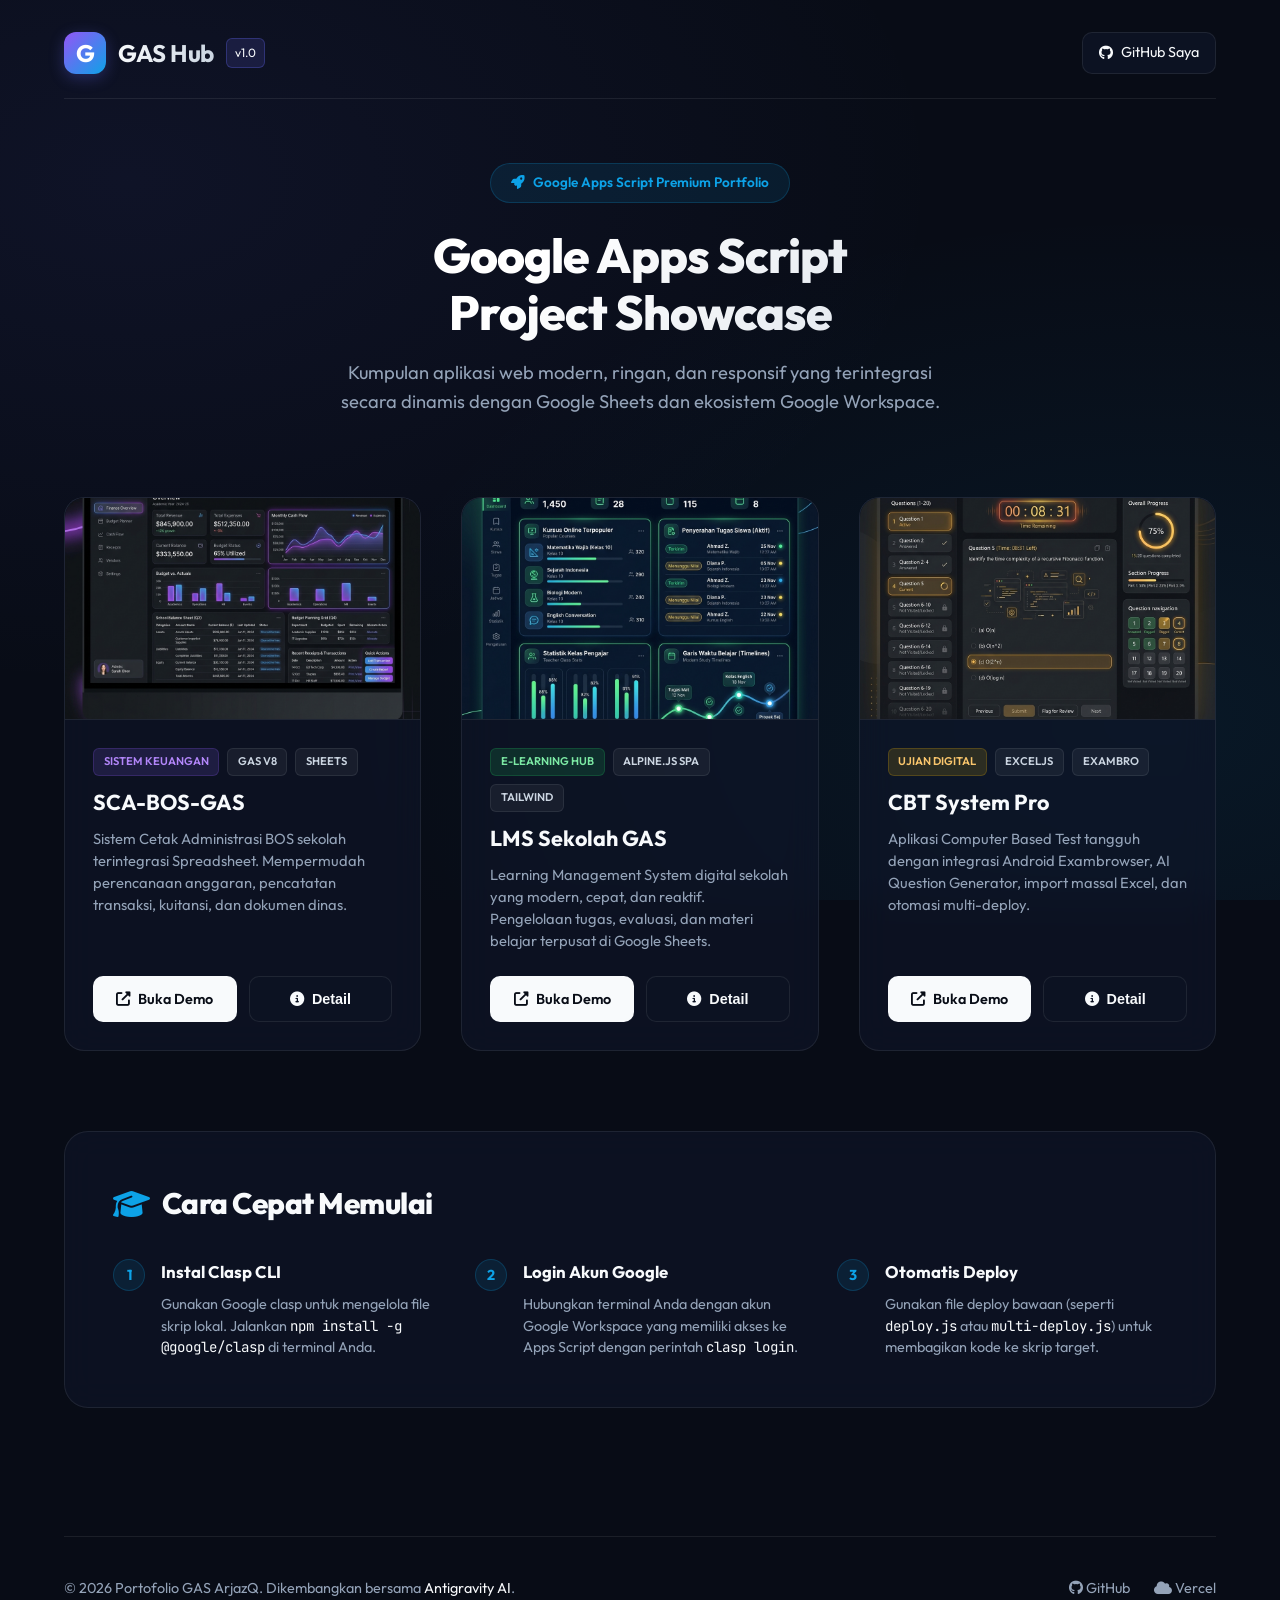
==== index.html @ 912b8635 "feat: tambahkan demo kontainer iframe layar penuh untuk vercel" ====
<!DOCTYPE html>
<html lang="id">
<head>
  <meta charset="UTF-8">
  <meta name="viewport" content="width=device-width, initial-scale=1.0">
  <title>GAS Project Hub - Portofolio Google Apps Script</title>
  
  <!-- SEO Meta Tags -->
  <meta name="description" content="Portal portofolio pengembang yang menampilkan kumpulan aplikasi web premium berbasis Google Apps Script terintegrasi Google Workspace karya ArjazQ.">
  <meta name="keywords" content="Google Apps Script, GAS, Portal, Portofolio, SCA BOS, LMS Sekolah, CBT System, Google Sheets, Vercel, ArjazQ">
  <meta name="author" content="ArjazQ & Antigravity">
  
  <!-- Google Fonts -->
  <link rel="preconnect" href="https://fonts.googleapis.com">
  <link rel="preconnect" href="https://fonts.gstatic.com" crossorigin>
  <link href="https://fonts.googleapis.com/css2?family=Inter:wght@400;500;600;700&family=Outfit:wght@400;500;600;700;800&family=JetBrains+Mono:wght@400;500;600&display=swap" rel="stylesheet">
  
  <!-- FontAwesome Icons -->
  <link rel="stylesheet" href="https://cdnjs.cloudflare.com/ajax/libs/font-awesome/6.4.0/css/all.min.css">
  
  <!-- Custom Styles -->
  <link rel="stylesheet" href="styles.css">
</head>
<body>

  <div class="container">
    
    <!-- HEADER -->
    <header id="main-header">
      <div class="logo-section">
        <div class="logo-icon">G</div>
        <h2 class="logo-text">GAS Hub</h2>
        <span class="logo-tag">v1.0</span>
      </div>
      <a href="https://github.com/arjazq" target="_blank" rel="noopener noreferrer" class="github-link" id="header-github-btn">
        <i class="fab fa-github"></i>
        <span>GitHub Saya</span>
      </a>
    </header>

    <!-- HERO SECTION -->
    <section class="hero" id="hero-section">
      <div class="hero-badge">
        <i class="fas fa-rocket"></i>
        <span>Google Apps Script Premium Portfolio</span>
      </div>
      <h1>Google Apps Script<br>Project Showcase</h1>
      <p>Kumpulan aplikasi web modern, ringan, dan responsif yang terintegrasi secara dinamis dengan Google Sheets dan ekosistem Google Workspace.</p>
    </section>

    <!-- PROJECTS SHOWCASE GRID -->
    <main class="projects-grid" id="projects-showcase">
      
      <!-- 1. SCA-BOS-GAS -->
      <article class="project-card" data-color="purple" id="card-sca-bos">
        <div class="project-img-wrapper">
          <img src="images/sca-bos-preview.png" alt="SCA-BOS-GAS Dashboard Preview" class="project-img" loading="lazy">
        </div>
        <div class="project-body">
          <div class="project-meta">
            <span class="badge badge-purple">Sistem Keuangan</span>
            <span class="badge badge-tech">GAS V8</span>
            <span class="badge badge-tech">Sheets</span>
          </div>
          <h3 class="project-title">SCA-BOS-GAS</h3>
          <p class="project-desc">Sistem Cetak Administrasi BOS sekolah terintegrasi Spreadsheet. Mempermudah perencanaan anggaran, pencatatan transaksi, kuitansi, dan dokumen dinas.</p>
          <div class="project-footer">
            <a href="sca-bos/" target="_blank" class="btn btn-primary" style="flex: 1;" id="btn-open-sca-bos">
              <i class="fas fa-external-link-alt"></i>
              <span>Buka Demo</span>
            </a>
            <button class="btn btn-secondary btn-detail" data-project="sca-bos" style="flex: 1;" id="btn-detail-sca-bos">
              <i class="fas fa-info-circle"></i>
              <span>Detail</span>
            </button>
          </div>
        </div>
      </article>

      <!-- 2. LMS Sekolah GAS -->
      <article class="project-card" data-color="green" id="card-lms-sekolah">
        <div class="project-img-wrapper">
          <img src="images/lms-sekolah-preview.png" alt="LMS Sekolah GAS Dashboard Preview" class="project-img" loading="lazy">
        </div>
        <div class="project-body">
          <div class="project-meta">
            <span class="badge badge-green">E-Learning Hub</span>
            <span class="badge badge-tech">Alpine.js SPA</span>
            <span class="badge badge-tech">Tailwind</span>
          </div>
          <h3 class="project-title">LMS Sekolah GAS</h3>
          <p class="project-desc">Learning Management System digital sekolah yang modern, cepat, dan reaktif. Pengelolaan tugas, evaluasi, dan materi belajar terpusat di Google Sheets.</p>
          <div class="project-footer">
            <a href="lms-sekolah/" target="_blank" class="btn btn-primary" style="flex: 1;" id="btn-open-lms-sekolah">
              <i class="fas fa-external-link-alt"></i>
              <span>Buka Demo</span>
            </a>
            <button class="btn btn-secondary btn-detail" data-project="lms-sekolah" style="flex: 1;" id="btn-detail-lms-sekolah">
              <i class="fas fa-info-circle"></i>
              <span>Detail</span>
            </button>
          </div>
        </div>
      </article>

      <!-- 3. CBT System Pro (cbt-arjazq) -->
      <article class="project-card" data-color="gold" id="card-cbt-arjazq">
        <div class="project-img-wrapper">
          <img src="images/cbt-arjazq-preview.png" alt="CBT System Pro Dashboard Preview" class="project-img" loading="lazy">
        </div>
        <div class="project-body">
          <div class="project-meta">
            <span class="badge badge-gold">Ujian Digital</span>
            <span class="badge badge-tech">ExcelJS</span>
            <span class="badge badge-tech">Exambro</span>
          </div>
          <h3 class="project-title">CBT System Pro</h3>
          <p class="project-desc">Aplikasi Computer Based Test tangguh dengan integrasi Android Exambrowser, AI Question Generator, import massal Excel, dan otomasi multi-deploy.</p>
          <div class="project-footer">
            <a href="cbt-system/" target="_blank" class="btn btn-primary" style="flex: 1;" id="btn-open-cbt-arjazq">
              <i class="fas fa-external-link-alt"></i>
              <span>Buka Demo</span>
            </a>
            <button class="btn btn-secondary btn-detail" data-project="cbt-arjazq" style="flex: 1;" id="btn-detail-cbt-arjazq">
              <i class="fas fa-info-circle"></i>
              <span>Detail</span>
            </button>
          </div>
        </div>
      </article>

    </main>

    <!-- GETTING STARTED GUIDE -->
    <section class="getting-started" id="getting-started-section">
      <h2><i class="fas fa-graduation-cap"></i> Cara Cepat Memulai</h2>
      <div class="steps-container">
        
        <div class="step-card" id="step-clasp">
          <div class="step-num">1</div>
          <div>
            <h3 class="step-title">Instal Clasp CLI</h3>
            <p class="step-desc">Gunakan Google clasp untuk mengelola file skrip lokal. Jalankan <code>npm install -g @google/clasp</code> di terminal Anda.</p>
          </div>
        </div>
        
        <div class="step-card" id="step-login">
          <div class="step-num">2</div>
          <div>
            <h3 class="step-title">Login Akun Google</h3>
            <p class="step-desc">Hubungkan terminal Anda dengan akun Google Workspace yang memiliki akses ke Apps Script dengan perintah <code>clasp login</code>.</p>
          </div>
        </div>
        
        <div class="step-card" id="step-deploy">
          <div class="step-num">3</div>
          <div>
            <h3 class="step-title">Otomatis Deploy</h3>
            <p class="step-desc">Gunakan file deploy bawaan (seperti <code>deploy.js</code> atau <code>multi-deploy.js</code>) untuk membagikan kode ke skrip target.</p>
          </div>
        </div>

      </div>
    </section>

    <!-- FOOTER -->
    <footer id="main-footer">
      <div class="footer-text">
        © 2026 Portofolio GAS ArjazQ. Dikembangkan bersama <a href="#" onclick="return false;">Antigravity AI</a>.
      </div>
      <div class="footer-links">
        <a href="https://github.com/arjazq" target="_blank" rel="noopener noreferrer"><i class="fab fa-github"></i> GitHub</a>
        <a href="https://vercel.com" target="_blank" rel="noopener noreferrer"><i class="fas fa-cloud"></i> Vercel</a>
      </div>
    </footer>

  </div>

  <!-- INTERACTIVE DETAILS MODAL (NATIVE DIALOG) -->
  <dialog id="detail-modal" aria-labelledby="modal-title">
    
    <div class="modal-header">
      <div class="modal-title-wrapper">
        <span id="modal-badge" class="badge">Kategori</span>
        <div>
          <h3 id="modal-title" style="font-size: 1.4rem; font-weight: 800; line-height: 1.2;">Nama Proyek</h3>
          <p id="modal-subtitle" style="font-size: 0.85rem; color: var(--text-muted);">Deskripsi singkat proyek</p>
        </div>
      </div>
      <button class="modal-close" id="modal-close" aria-label="Tutup Dialog">
        <i class="fas fa-times"></i>
      </button>
    </div>
    
    <div class="modal-body">
      
      <!-- Tab Navigation -->
      <nav class="modal-tabs" aria-label="Menu navigasi detail proyek">
        <button class="tab-btn active" data-tab="features" id="tab-btn-features"><i class="fas fa-star"></i> Fitur & Tech</button>
        <button class="tab-btn" data-tab="credentials" id="tab-btn-credentials"><i class="fas fa-key"></i> Kredensial Demo</button>
        <button class="tab-btn" data-tab="setup" id="tab-btn-setup"><i class="fas fa-code"></i> Panduan Deploy</button>
        <button class="tab-btn" data-tab="demo" id="tab-btn-demo"><i class="fas fa-play-circle"></i> Demo Langsung</button>
      </nav>
      
      <!-- Pane 1: Features & Tech -->
      <div class="tab-pane active" id="pane-features">
        <div class="content-section">
          <h4><i class="fas fa-laptop-code text-blue"></i> Deskripsi & Fitur Utama</h4>
          <p>Aplikasi web terintegrasi Google Workspace dengan performa cepat dan arsitektur kode bersih.</p>
          <ul class="features-list" id="features-container">
            <!-- Dinamis via JS -->
          </ul>
        </div>
        <div class="content-section" style="margin-top: 1.5rem;">
          <h4><i class="fas fa-cubes text-blue"></i> Teknologi Utama</h4>
          <div id="modal-tech" style="display: flex; gap: 0.5rem; flex-wrap: wrap; margin-top: 0.5rem;">
            <!-- Dinamis via JS -->
          </div>
        </div>
      </div>
      
      <!-- Pane 2: Credentials -->
      <div class="tab-pane" id="pane-credentials">
        <div class="content-section">
          <h4><i class="fas fa-shield-alt text-blue"></i> Data Akses Demo</h4>
          <p>Berikut adalah akun default hasil inisialisasi basis data (sheet) untuk melakukan pengujian lokal atau demonstrasi.</p>
          
          <table class="credentials-table">
            <thead>
              <tr>
                <th>Hak Akses / Peran</th>
                <th>Username / Email</th>
                <th>Password Default</th>
              </tr>
            </thead>
            <tbody id="credentials-table-body">
              <!-- Dinamis via JS -->
            </tbody>
          </table>
        </div>
      </div>
      
      <!-- Pane 3: Setup & Deploy -->
      <div class="tab-pane" id="pane-setup">
        <div class="content-section">
          <h4><i class="fas fa-terminal text-blue"></i> Panduan Deployment</h4>
          <p>Gunakan perintah terminal berikut di direktori proyek lokal Anda untuk melakukan build dan push menggunakan Clasp CLI.</p>
          
          <div class="code-header">
            <span>TERMINAL COMMANDS</span>
            <button class="code-copy-btn" id="code-copy-btn" title="Salin seluruh panduan"><i class="far fa-copy"></i> Salin Semua</button>
          </div>
          <pre><code id="setup-code-block">
            <!-- Dinamis via JS -->
          </code></pre>
        </div>
      </div>
      
      <!-- Pane 4: Live Demo (Iframe) -->
      <div class="tab-pane" id="pane-demo" style="height: 55vh; padding: 0;">
        <!-- Iframe dimuat secara dinamis via JS agar muatan halaman awal tetap super kencang -->
        <iframe id="modal-demo-iframe" src="" style="width: 100%; height: 100%; border: none;" allow="fullscreen; camera; microphone; display-capture; geolocation;"></iframe>
      </div>

    </div>

  </dialog>

  <!-- Interactive JavaScript -->
  <script src="script.js"></script>
</body>
</html>
---- styles.css ----
/* ==========================================================================
   DESIGN SYSTEM & CSS VARIABLES
   ========================================================================== */
:root {
  --bg-primary: hsl(222, 47%, 6%);
  --bg-secondary: hsl(223, 47%, 9%);
  --bg-card: rgba(15, 23, 42, 0.6);
  --border-color: rgba(255, 255, 255, 0.08);
  --border-glow: rgba(99, 102, 241, 0.15);
  
  /* Accent Colors */
  --accent-purple: hsl(263, 90%, 65%);
  --accent-blue: hsl(199, 89%, 48%);
  --accent-green: hsl(142, 71%, 45%);
  --accent-gold: hsl(38, 92%, 50%);
  
  /* Text Colors */
  --text-main: hsl(210, 40%, 98%);
  --text-muted: hsl(215, 20%, 65%);
  --text-secondary: hsl(213, 27%, 84%);
  
  /* Typography */
  --font-sans: 'Outfit', 'Inter', -apple-system, BlinkMacSystemFont, 'Segoe UI', Roboto, sans-serif;
  --font-mono: 'JetBrains Mono', 'Fira Code', 'Courier New', monospace;
  
  /* Shadow */
  --shadow-lg: 0 10px 25px -5px rgba(0, 0, 0, 0.3), 0 8px 10px -6px rgba(0, 0, 0, 0.3);
  --shadow-glow-purple: 0 0 25px rgba(139, 92, 246, 0.15);
  --shadow-glow-blue: 0 0 25px rgba(14, 165, 233, 0.15);
  --shadow-glow-green: 0 0 25px rgba(34, 197, 94, 0.15);
  --shadow-glow-gold: 0 0 25px rgba(234, 179, 8, 0.15);
}

/* Reset & Base Styles */
*, *::before, *::after {
  box-sizing: border-box;
  margin: 0;
  padding: 0;
}

html {
  scroll-behavior: smooth;
  font-size: 16px;
}

body {
  background-color: var(--bg-primary);
  color: var(--text-main);
  font-family: var(--font-sans);
  line-height: 1.6;
  overflow-x: hidden;
  background-image: 
    radial-gradient(at 10% 20%, rgba(99, 102, 241, 0.08) 0px, transparent 50%),
    radial-gradient(at 90% 80%, rgba(14, 165, 233, 0.08) 0px, transparent 50%);
  background-attachment: fixed;
}

/* Premium Scrollbar */
::-webkit-scrollbar {
  width: 8px;
  height: 8px;
}

::-webkit-scrollbar-track {
  background: var(--bg-primary);
}

::-webkit-scrollbar-thumb {
  background: var(--border-color);
  border-radius: 4px;
}

::-webkit-scrollbar-thumb:hover {
  background: var(--accent-blue);
}

/* ==========================================================================
   LAYOUT & CONTAINER
   ========================================================================== */
.container {
  max-width: 1200px;
  margin: 0 auto;
  padding: 2rem 1.5rem;
}

/* Header & Logo */
header {
  display: flex;
  justify-content: space-between;
  align-items: center;
  margin-bottom: 4rem;
  padding-bottom: 1.5rem;
  border-bottom: 1px solid var(--border-color);
}

.logo-section {
  display: flex;
  align-items: center;
  gap: 0.75rem;
}

.logo-icon {
  width: 42px;
  height: 42px;
  background: linear-gradient(135deg, var(--accent-purple), var(--accent-blue));
  border-radius: 12px;
  display: flex;
  align-items: center;
  justify-content: center;
  font-weight: 700;
  font-size: 1.5rem;
  color: #fff;
  box-shadow: 0 4px 15px rgba(99, 102, 241, 0.3);
}

.logo-text {
  font-weight: 700;
  font-size: 1.5rem;
  letter-spacing: -0.5px;
  background: linear-gradient(to right, var(--text-main), var(--text-secondary));
  -webkit-background-clip: text;
  -webkit-text-fill-color: transparent;
}

.logo-tag {
  font-size: 0.75rem;
  background: rgba(99, 102, 241, 0.15);
  color: var(--text-main);
  padding: 0.25rem 0.5rem;
  border-radius: 6px;
  border: 1px solid rgba(99, 102, 241, 0.3);
}

.github-link {
  display: flex;
  align-items: center;
  gap: 0.5rem;
  color: var(--text-main);
  text-decoration: none;
  background: var(--bg-secondary);
  border: 1px solid var(--border-color);
  padding: 0.5rem 1rem;
  border-radius: 10px;
  font-size: 0.9rem;
  transition: all 0.2s ease;
}

.github-link:hover {
  background: rgba(255, 255, 255, 0.05);
  border-color: var(--accent-blue);
  box-shadow: var(--shadow-glow-blue);
}

/* Hero Section */
.hero {
  text-align: center;
  margin-bottom: 5rem;
}

.hero-badge {
  display: inline-flex;
  align-items: center;
  gap: 0.5rem;
  background: rgba(14, 165, 233, 0.1);
  color: var(--accent-blue);
  border: 1px solid rgba(14, 165, 233, 0.2);
  padding: 0.5rem 1.25rem;
  border-radius: 30px;
  font-size: 0.85rem;
  font-weight: 600;
  margin-bottom: 1.5rem;
}

.hero h1 {
  font-size: 3rem;
  font-weight: 800;
  line-height: 1.2;
  margin-bottom: 1rem;
  background: linear-gradient(135deg, #fff 40%, var(--text-secondary) 100%);
  -webkit-background-clip: text;
  -webkit-text-fill-color: transparent;
  letter-spacing: -1px;
}

.hero p {
  font-size: 1.15rem;
  color: var(--text-muted);
  max-width: 600px;
  margin: 0 auto;
}

/* ==========================================================================
   PROJECTS SECTION
   ========================================================================== */
.projects-grid {
  display: grid;
  grid-template-columns: repeat(auto-fit, minmax(340px, 1fr));
  gap: 2.5rem;
  margin-bottom: 5rem;
}

/* Project Card */
.project-card {
  background: var(--bg-card);
  border: 1px solid var(--border-color);
  border-radius: 20px;
  overflow: hidden;
  backdrop-filter: blur(16px);
  display: flex;
  flex-direction: column;
  height: 100%;
  transition: all 0.3s cubic-bezier(0.16, 1, 0.3, 1);
  position: relative;
}

/* Dynamic glowing border matching project color */
.project-card::before {
  content: '';
  position: absolute;
  top: 0;
  left: 0;
  width: 100%;
  height: 100%;
  border-radius: 20px;
  pointer-events: none;
  opacity: 0;
  transition: opacity 0.3s ease;
  border: 1px solid transparent;
}

.project-card[data-color="purple"]::before { border-color: var(--accent-purple); }
.project-card[data-color="green"]::before { border-color: var(--accent-green); }
.project-card[data-color="gold"]::before { border-color: var(--accent-gold); }

.project-card:hover {
  transform: translateY(-8px);
  border-color: transparent;
}

.project-card:hover::before {
  opacity: 1;
}

.project-card[data-color="purple"]:hover { box-shadow: var(--shadow-glow-purple), var(--shadow-lg); }
.project-card[data-color="green"]:hover { box-shadow: var(--shadow-glow-green), var(--shadow-lg); }
.project-card[data-color="gold"]:hover { box-shadow: var(--shadow-glow-gold), var(--shadow-lg); }

.project-img-wrapper {
  position: relative;
  aspect-ratio: 16/10;
  width: 100%;
  overflow: hidden;
  background-color: var(--bg-secondary);
  border-bottom: 1px solid var(--border-color);
}

.project-img {
  width: 100%;
  height: 100%;
  object-fit: cover;
  transition: transform 0.5s ease;
}

.project-card:hover .project-img {
  transform: scale(1.04);
}

.project-body {
  padding: 1.75rem;
  display: flex;
  flex-direction: column;
  flex-grow: 1;
}

.project-meta {
  display: flex;
  gap: 0.5rem;
  margin-bottom: 0.75rem;
  flex-wrap: wrap;
}

.badge {
  font-size: 0.7rem;
  font-weight: 600;
  padding: 0.25rem 0.6rem;
  border-radius: 6px;
  text-transform: uppercase;
}

.badge-purple { background: rgba(139, 92, 246, 0.15); color: hsl(263, 90%, 75%); border: 1px solid rgba(139, 92, 246, 0.2); }
.badge-green { background: rgba(34, 197, 94, 0.15); color: hsl(142, 71%, 70%); border: 1px solid rgba(34, 197, 94, 0.2); }
.badge-gold { background: rgba(234, 179, 8, 0.15); color: hsl(38, 92%, 70%); border: 1px solid rgba(234, 179, 8, 0.2); }
.badge-tech { background: rgba(255, 255, 255, 0.05); color: var(--text-secondary); border: 1px solid var(--border-color); }

.project-title {
  font-size: 1.35rem;
  font-weight: 700;
  margin-bottom: 0.75rem;
  color: var(--text-main);
  line-height: 1.3;
}

.project-desc {
  font-size: 0.92rem;
  color: var(--text-muted);
  margin-bottom: 1.5rem;
  line-height: 1.5;
}

.project-footer {
  margin-top: auto;
  display: flex;
  gap: 0.75rem;
}

.btn {
  display: inline-flex;
  align-items: center;
  justify-content: center;
  gap: 0.5rem;
  padding: 0.65rem 1.25rem;
  border-radius: 10px;
  font-weight: 600;
  font-size: 0.9rem;
  text-decoration: none;
  cursor: pointer;
  transition: all 0.2s ease;
  border: 1px solid transparent;
}

.btn-primary {
  background: var(--text-main);
  color: var(--bg-primary);
}

.btn-primary:hover {
  background: #fff;
  box-shadow: 0 4px 12px rgba(255, 255, 255, 0.15);
}

.btn-secondary {
  background: var(--bg-secondary);
  color: var(--text-main);
  border-color: var(--border-color);
  width: 100%;
}

.btn-secondary:hover {
  background: rgba(255, 255, 255, 0.05);
  border-color: var(--text-muted);
}

/* ==========================================================================
   MODAL (DIALOG) COMPONENT - MODERN TOP LAYER ANIMATION
   ========================================================================== */
dialog {
  position: fixed;
  top: 50%;
  left: 50%;
  translate: -50% -50%;
  max-width: 800px;
  width: calc(100% - 2rem);
  max-height: 85vh;
  background: var(--bg-secondary);
  border: 1px solid var(--border-color);
  border-radius: 20px;
  box-shadow: var(--shadow-lg), 0 0 50px rgba(0, 0, 0, 0.6);
  padding: 0;
  color: var(--text-main);
  overflow: hidden;
  
  /* Enable discrete animations */
  opacity: 0;
  scale: 0.95;
  transition: 
    opacity 0.3s cubic-bezier(0.16, 1, 0.3, 1),
    scale 0.3s cubic-bezier(0.16, 1, 0.3, 1),
    display 0.3s allow-discrete,
    overlay 0.3s allow-discrete;
  transition-behavior: allow-discrete;
}

dialog[open] {
  opacity: 1;
  scale: 1;

  @starting-style {
    opacity: 0;
    scale: 0.95;
  }
}

/* Backdrop */
dialog::backdrop {
  background-color: rgba(0, 0, 0, 0);
  backdrop-filter: blur(0px);
  transition:
    display 0.3s allow-discrete,
    overlay 0.3s allow-discrete,
    background-color 0.3s ease-out,
    backdrop-filter 0.3s ease-out;
}

dialog[open]::backdrop {
  background-color: rgba(3, 7, 18, 0.8);
  backdrop-filter: blur(12px);

  @starting-style {
    background-color: rgba(0, 0, 0, 0);
    backdrop-filter: blur(0px);
  }
}

/* Respect user preference for reduced motion */
@media (prefers-reduced-motion: reduce) {
  dialog {
    scale: 1 !important;
    transition-duration: 0.1s;
  }

  @starting-style {
    dialog[open] {
      scale: 1 !important;
    }
  }
}

/* Modal Internal Structure */
.modal-header {
  padding: 1.5rem 2rem;
  border-bottom: 1px solid var(--border-color);
  display: flex;
  justify-content: space-between;
  align-items: center;
  background: rgba(255, 255, 255, 0.02);
}

.modal-title-wrapper {
  display: flex;
  align-items: center;
  gap: 0.75rem;
}

.modal-close {
  background: none;
  border: none;
  color: var(--text-muted);
  font-size: 1.5rem;
  cursor: pointer;
  width: 32px;
  height: 32px;
  border-radius: 50%;
  display: flex;
  align-items: center;
  justify-content: center;
  transition: all 0.2s ease;
}

.modal-close:hover {
  background: rgba(255, 255, 255, 0.05);
  color: var(--text-main);
}

.modal-body {
  padding: 0;
  overflow-y: auto;
  max-height: calc(85vh - 75px);
  display: flex;
  flex-direction: column;
}

/* Tab Navigation inside Modal */
.modal-tabs {
  display: flex;
  border-bottom: 1px solid var(--border-color);
  background: rgba(0, 0, 0, 0.15);
  padding: 0 1rem;
}

.tab-btn {
  background: none;
  border: none;
  color: var(--text-muted);
  padding: 1rem 1.25rem;
  font-size: 0.92rem;
  font-weight: 600;
  cursor: pointer;
  position: relative;
  transition: color 0.2s ease;
}

.tab-btn:hover {
  color: var(--text-main);
}

.tab-btn.active {
  color: var(--text-main);
}

.tab-btn.active::after {
  content: '';
  position: absolute;
  bottom: 0;
  left: 0;
  width: 100%;
  height: 2px;
  background: var(--accent-blue);
  border-radius: 2px 2px 0 0;
}

.tab-pane {
  display: none;
  padding: 2rem;
}

.tab-pane.active {
  display: block;
}

/* Modal Content Elements */
.content-section {
  margin-bottom: 2rem;
}

.content-section:last-child {
  margin-bottom: 0;
}

.content-section h4 {
  font-size: 1.1rem;
  font-weight: 700;
  margin-bottom: 0.75rem;
  display: flex;
  align-items: center;
  gap: 0.5rem;
}

.content-section p {
  color: var(--text-secondary);
  font-size: 0.95rem;
  margin-bottom: 1rem;
}

.features-list {
  list-style: none;
  display: grid;
  grid-template-columns: repeat(auto-fit, minmax(280px, 1fr));
  gap: 0.75rem;
}

.features-list li {
  display: flex;
  align-items: flex-start;
  gap: 0.5rem;
  font-size: 0.92rem;
  color: var(--text-secondary);
}

.features-list li i {
  color: var(--accent-green);
  margin-top: 0.25rem;
}

/* Credentials Table */
.credentials-table {
  width: 100%;
  border-collapse: collapse;
  margin-top: 0.75rem;
  font-size: 0.92rem;
}

.credentials-table th, .credentials-table td {
  padding: 0.75rem 1rem;
  text-align: left;
  border-bottom: 1px solid var(--border-color);
}

.credentials-table th {
  background: rgba(255, 255, 255, 0.02);
  font-weight: 600;
  color: var(--text-muted);
}

.credentials-table td code {
  background: rgba(255, 255, 255, 0.06);
  padding: 0.15rem 0.4rem;
  border-radius: 4px;
  font-family: var(--font-mono);
  font-size: 0.85rem;
}

.copy-wrapper {
  display: flex;
  align-items: center;
  gap: 0.5rem;
}

.copy-btn {
  background: none;
  border: none;
  color: var(--text-muted);
  cursor: pointer;
  padding: 0.25rem;
  border-radius: 4px;
  transition: all 0.2s ease;
}

.copy-btn:hover {
  color: var(--text-main);
  background: rgba(255, 255, 255, 0.05);
}

/* Code block styles */
pre {
  background: #020617;
  border: 1px solid var(--border-color);
  border-radius: 10px;
  padding: 1.25rem;
  overflow-x: auto;
  margin: 0.75rem 0;
  position: relative;
}

code {
  font-family: var(--font-mono);
  font-size: 0.88rem;
  color: var(--text-main);
}

.code-header {
  display: flex;
  justify-content: space-between;
  align-items: center;
  background: #0b0f19;
  border: 1px solid var(--border-color);
  border-bottom: none;
  border-radius: 10px 10px 0 0;
  padding: 0.5rem 1.25rem;
  font-size: 0.8rem;
  color: var(--text-muted);
  font-family: var(--font-mono);
}

.code-header + pre {
  margin-top: 0;
  border-radius: 0 0 10px 10px;
}

.code-copy-btn {
  background: rgba(255, 255, 255, 0.05);
  border: 1px solid var(--border-color);
  color: var(--text-muted);
  padding: 0.25rem 0.5rem;
  border-radius: 4px;
  font-size: 0.75rem;
  cursor: pointer;
  transition: all 0.2s ease;
}

.code-copy-btn:hover {
  color: var(--text-main);
  background: rgba(255, 255, 255, 0.1);
  border-color: var(--accent-blue);
}

/* ==========================================================================
   GETTING STARTED SECTION
   ========================================================================== */
.getting-started {
  background: var(--bg-card);
  border: 1px solid var(--border-color);
  border-radius: 24px;
  padding: 3rem;
  margin-top: 5rem;
  backdrop-filter: blur(16px);
  position: relative;
}

.getting-started h2 {
  font-size: 1.85rem;
  font-weight: 800;
  margin-bottom: 2rem;
  display: flex;
  align-items: center;
  gap: 0.75rem;
  letter-spacing: -0.5px;
}

.getting-started h2 i {
  color: var(--accent-blue);
}

.steps-container {
  display: grid;
  grid-template-columns: repeat(auto-fit, minmax(280px, 1fr));
  gap: 2rem;
}

.step-card {
  display: flex;
  gap: 1rem;
}

.step-num {
  width: 32px;
  height: 32px;
  border-radius: 50%;
  background: rgba(14, 165, 233, 0.1);
  color: var(--accent-blue);
  border: 1px solid rgba(14, 165, 233, 0.2);
  display: flex;
  align-items: center;
  justify-content: center;
  font-weight: 700;
  font-size: 0.9rem;
  flex-shrink: 0;
}

.step-title {
  font-weight: 700;
  font-size: 1.05rem;
  margin-bottom: 0.5rem;
}

.step-desc {
  font-size: 0.9rem;
  color: var(--text-muted);
  line-height: 1.5;
}

/* Footer styling */
footer {
  margin-top: 8rem;
  padding: 2.5rem 0;
  border-top: 1px solid var(--border-color);
  display: flex;
  justify-content: space-between;
  align-items: center;
  flex-wrap: wrap;
  gap: 1.5rem;
}

.footer-text {
  font-size: 0.9rem;
  color: var(--text-muted);
}

.footer-text a {
  color: var(--text-main);
  text-decoration: none;
}

.footer-text a:hover {
  color: var(--accent-blue);
}

.footer-links {
  display: flex;
  gap: 1.5rem;
}

.footer-links a {
  color: var(--text-muted);
  text-decoration: none;
  font-size: 0.9rem;
  transition: color 0.2s ease;
}

.footer-links a:hover {
  color: var(--text-main);
}

/* Responsive adjustments */
@media (max-width: 768px) {
  header {
    flex-direction: column;
    gap: 1.5rem;
    align-items: flex-start;
  }
  
  .github-link {
    width: 100%;
    justify-content: center;
  }
  
  .hero h1 {
    font-size: 2.25rem;
  }
  
  .getting-started {
    padding: 2rem;
  }
  
  footer {
    flex-direction: column;
    text-align: center;
    gap: 1rem;
  }
}
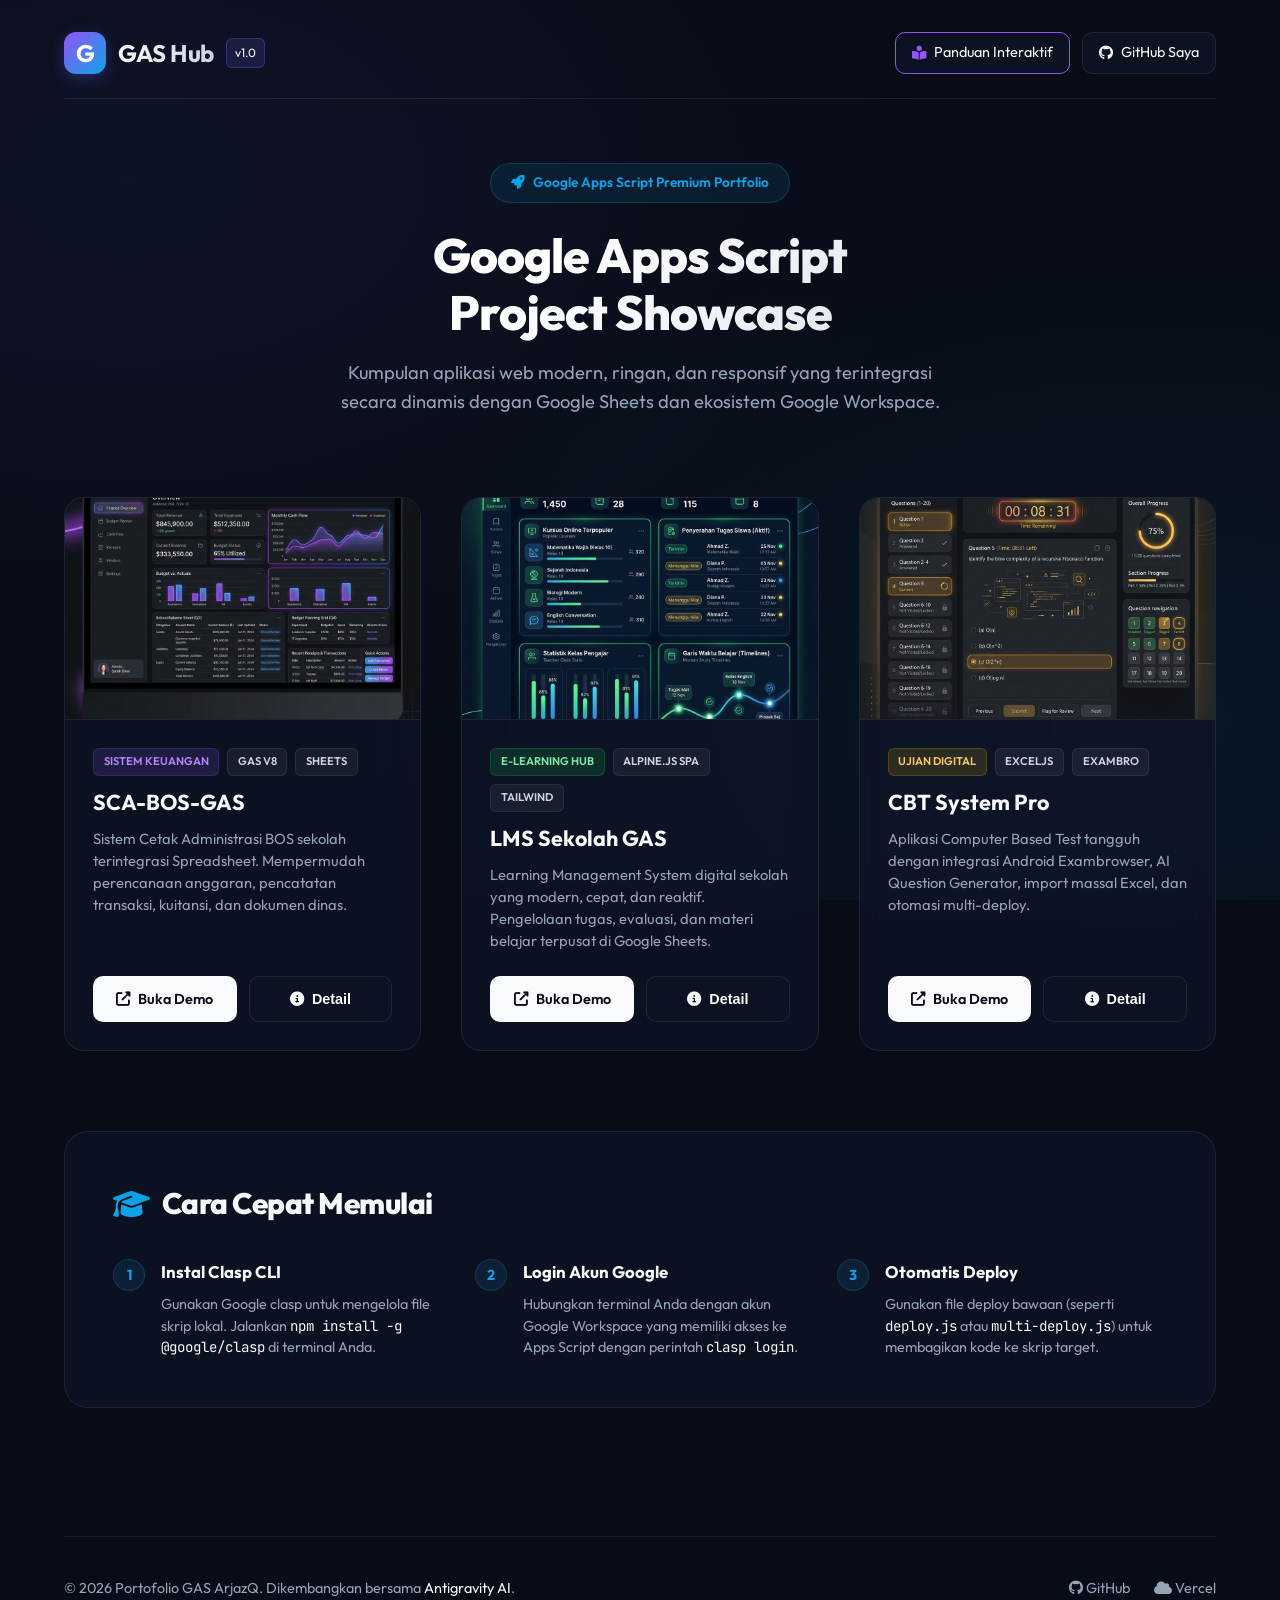
==== commit 4bf1acf3: "feat: tambahkan pusat panduan interaktif gamifikasi dan kuis" ====
--- a/index.html
+++ b/index.html
@@ -32,10 +32,16 @@
         <h2 class="logo-text">GAS Hub</h2>
         <span class="logo-tag">v1.0</span>
       </div>
-      <a href="https://github.com/arjazq" target="_blank" rel="noopener noreferrer" class="github-link" id="header-github-btn">
-        <i class="fab fa-github"></i>
-        <span>GitHub Saya</span>
-      </a>
+      <div style="display: flex; gap: 0.75rem; align-items: center; flex-wrap: wrap;">
+        <a href="panduan.html" target="_blank" class="github-link" id="header-guide-btn" style="border-color: var(--accent-purple); color: var(--text-main);">
+          <i class="fas fa-book-reader" style="color: var(--accent-purple);"></i>
+          <span>Panduan Interaktif</span>
+        </a>
+        <a href="https://github.com/arjazq" target="_blank" rel="noopener noreferrer" class="github-link" id="header-github-btn">
+          <i class="fab fa-github"></i>
+          <span>GitHub Saya</span>
+        </a>
+      </div>
     </header>
 
     <!-- HERO SECTION -->
@@ -244,7 +250,7 @@
       <div class="tab-pane" id="pane-setup">
         <div class="content-section">
           <h4><i class="fas fa-terminal text-blue"></i> Panduan Deployment</h4>
-          <p>Gunakan perintah terminal berikut di direktori proyek lokal Anda untuk melakukan build dan push menggunakan Clasp CLI.</p>
+          <p>Gunakan perintah terminal berikut di direktori proyek lokal Anda untuk melakukan build dan push menggunakan Clasp CLI. Atau pelajari secara menyenangkan dengan kuis interaktif di <a href="panduan.html" target="_blank" style="color: var(--accent-blue); text-decoration: underline; font-weight: 600;"><i class="fas fa-book-reader"></i> Pusat Panduan Interaktif</a>.</p>
           
           <div class="code-header">
             <span>TERMINAL COMMANDS</span>
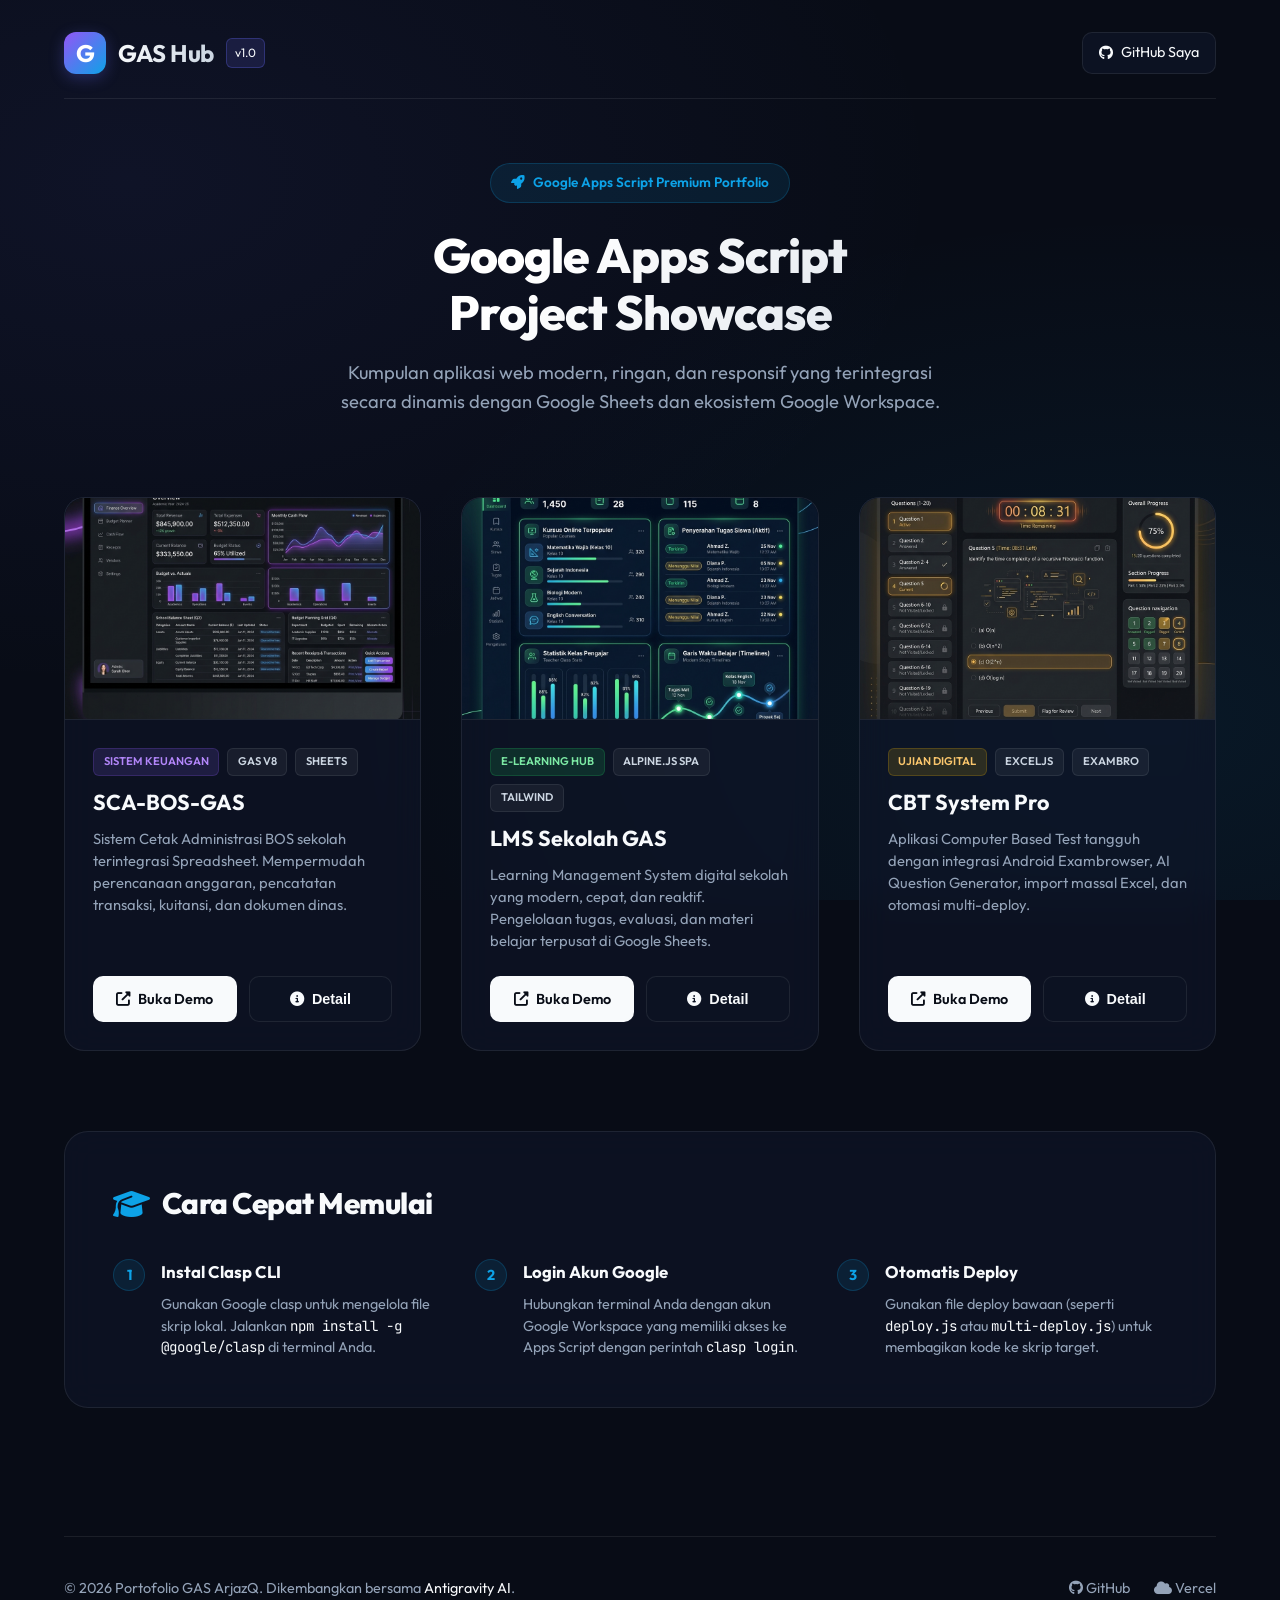
==== commit 245a75eb: "cleanup: hapus panduan.html global dari index utama" ====
--- a/index.html
+++ b/index.html
@@ -32,16 +32,10 @@
         <h2 class="logo-text">GAS Hub</h2>
         <span class="logo-tag">v1.0</span>
       </div>
-      <div style="display: flex; gap: 0.75rem; align-items: center; flex-wrap: wrap;">
-        <a href="panduan.html" target="_blank" class="github-link" id="header-guide-btn" style="border-color: var(--accent-purple); color: var(--text-main);">
-          <i class="fas fa-book-reader" style="color: var(--accent-purple);"></i>
-          <span>Panduan Interaktif</span>
-        </a>
-        <a href="https://github.com/arjazq" target="_blank" rel="noopener noreferrer" class="github-link" id="header-github-btn">
-          <i class="fab fa-github"></i>
-          <span>GitHub Saya</span>
-        </a>
-      </div>
+      <a href="https://github.com/arjazq" target="_blank" rel="noopener noreferrer" class="github-link" id="header-github-btn">
+        <i class="fab fa-github"></i>
+        <span>GitHub Saya</span>
+      </a>
     </header>
 
     <!-- HERO SECTION -->
@@ -250,7 +244,7 @@
       <div class="tab-pane" id="pane-setup">
         <div class="content-section">
           <h4><i class="fas fa-terminal text-blue"></i> Panduan Deployment</h4>
-          <p>Gunakan perintah terminal berikut di direktori proyek lokal Anda untuk melakukan build dan push menggunakan Clasp CLI. Atau pelajari secara menyenangkan dengan kuis interaktif di <a href="panduan.html" target="_blank" style="color: var(--accent-blue); text-decoration: underline; font-weight: 600;"><i class="fas fa-book-reader"></i> Pusat Panduan Interaktif</a>.</p>
+          <p>Gunakan perintah terminal berikut di direktori proyek lokal Anda untuk melakukan build dan push menggunakan Clasp CLI. Atau pelajari secara menyenangkan dengan kuis interaktif di <a id="modal-guide-link" href="panduan.html" target="_blank" style="color: var(--accent-blue); text-decoration: underline; font-weight: 600;"><i class="fas fa-book-reader"></i> Pusat Panduan Interaktif</a>.</p>
           
           <div class="code-header">
             <span>TERMINAL COMMANDS</span>
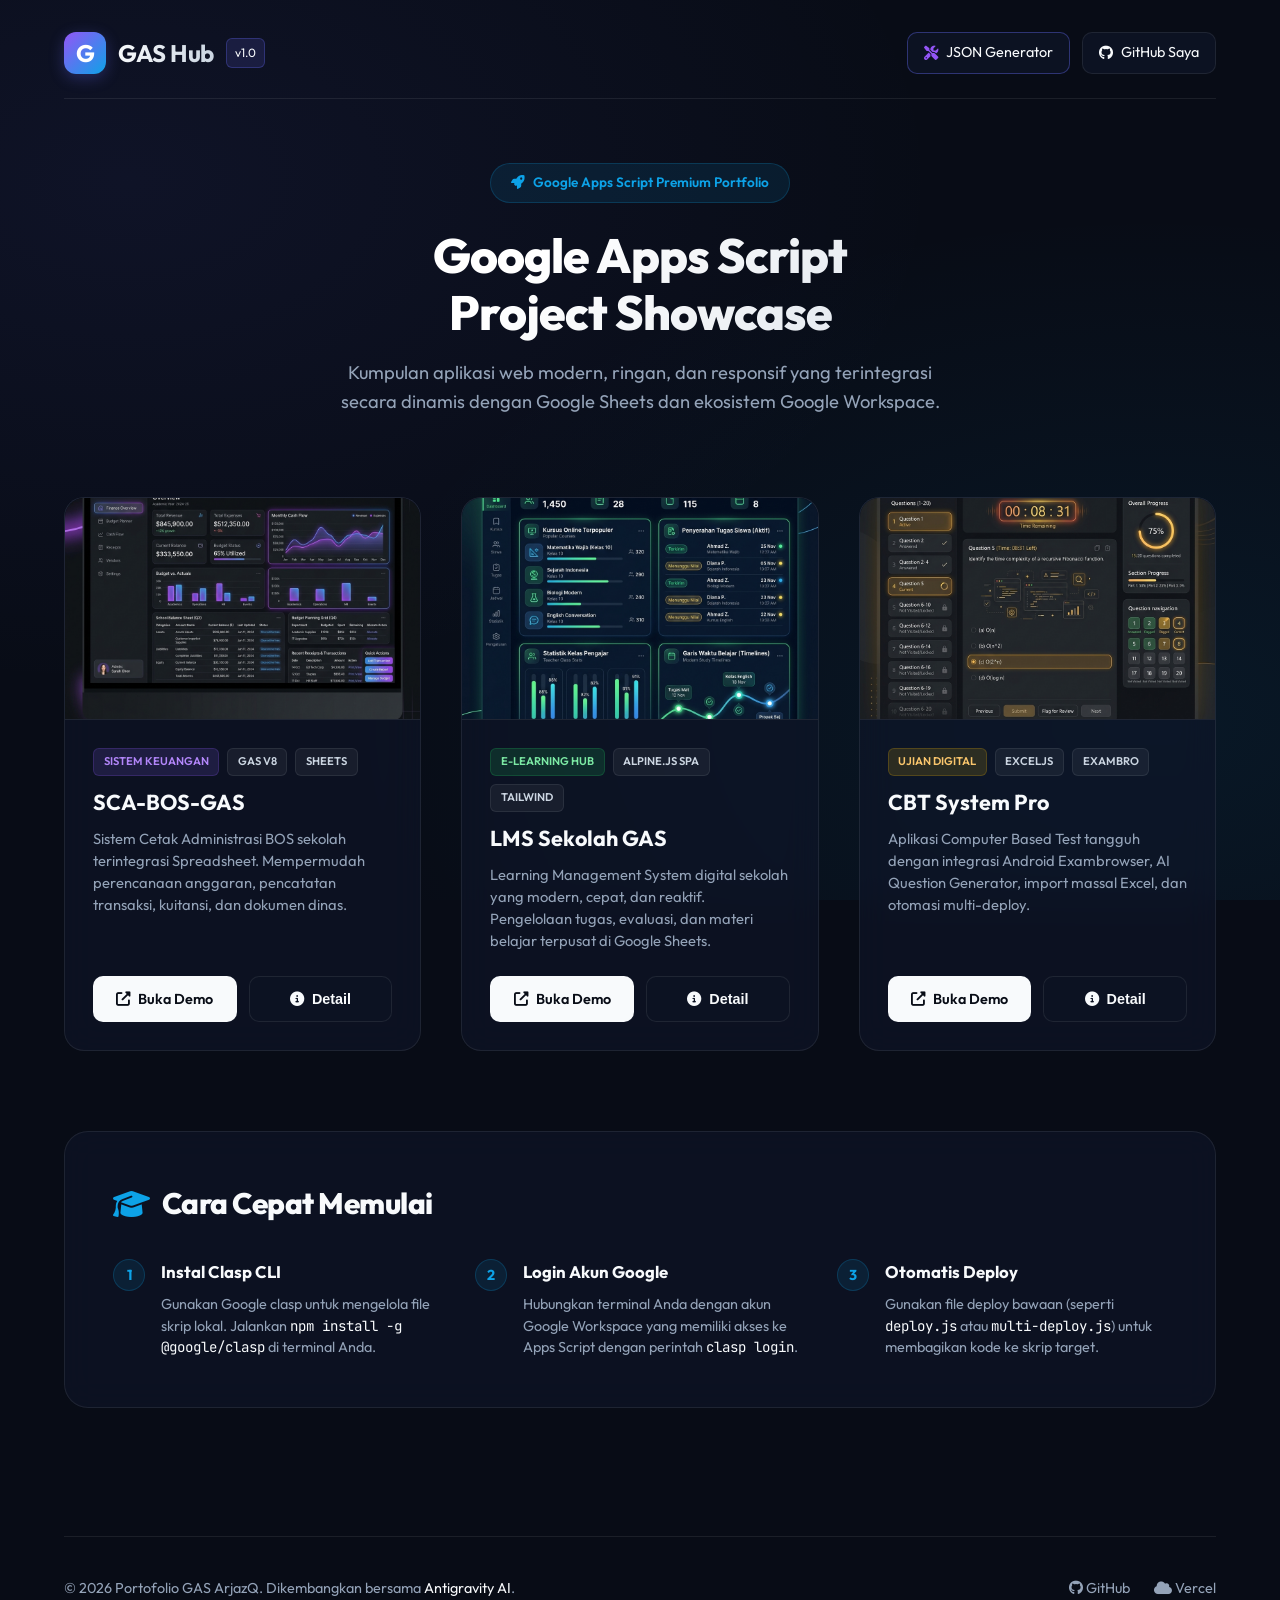
==== commit 4c56052e: "feat: tambah alat utilitas generator.html dan link integrasi pada header utama" ====
--- a/index.html
+++ b/index.html
@@ -32,10 +32,16 @@
         <h2 class="logo-text">GAS Hub</h2>
         <span class="logo-tag">v1.0</span>
       </div>
-      <a href="https://github.com/arjazq" target="_blank" rel="noopener noreferrer" class="github-link" id="header-github-btn">
-        <i class="fab fa-github"></i>
-        <span>GitHub Saya</span>
-      </a>
+      <div style="display: flex; gap: 0.75rem; flex-wrap: wrap;">
+        <a href="generator.html" class="github-link" id="header-generator-btn" style="border-color: rgba(99, 102, 241, 0.4);">
+          <i class="fas fa-tools" style="color: var(--accent-purple);"></i>
+          <span>JSON Generator</span>
+        </a>
+        <a href="https://github.com/arjazq" target="_blank" rel="noopener noreferrer" class="github-link" id="header-github-btn">
+          <i class="fab fa-github"></i>
+          <span>GitHub Saya</span>
+        </a>
+      </div>
     </header>
 
     <!-- HERO SECTION -->
@@ -244,7 +250,7 @@
       <div class="tab-pane" id="pane-setup">
         <div class="content-section">
           <h4><i class="fas fa-terminal text-blue"></i> Panduan Deployment</h4>
-          <p>Gunakan perintah terminal berikut di direktori proyek lokal Anda untuk melakukan build dan push menggunakan Clasp CLI. Atau pelajari secara menyenangkan dengan kuis interaktif di <a id="modal-guide-link" href="panduan.html" target="_blank" style="color: var(--accent-blue); text-decoration: underline; font-weight: 600;"><i class="fas fa-book-reader"></i> Pusat Panduan Interaktif</a>.</p>
+          <p>Gunakan perintah terminal berikut di direktori proyek lokal Anda untuk melakukan build dan push menggunakan Clasp CLI. Atau pelajari langkah-langkah detailnya di <a id="modal-guide-link" href="panduan.html" target="_blank" style="color: var(--accent-blue); text-decoration: underline; font-weight: 600;"><i class="fas fa-book-reader"></i> Pusat Panduan Setup</a>.</p>
           
           <div class="code-header">
             <span>TERMINAL COMMANDS</span>
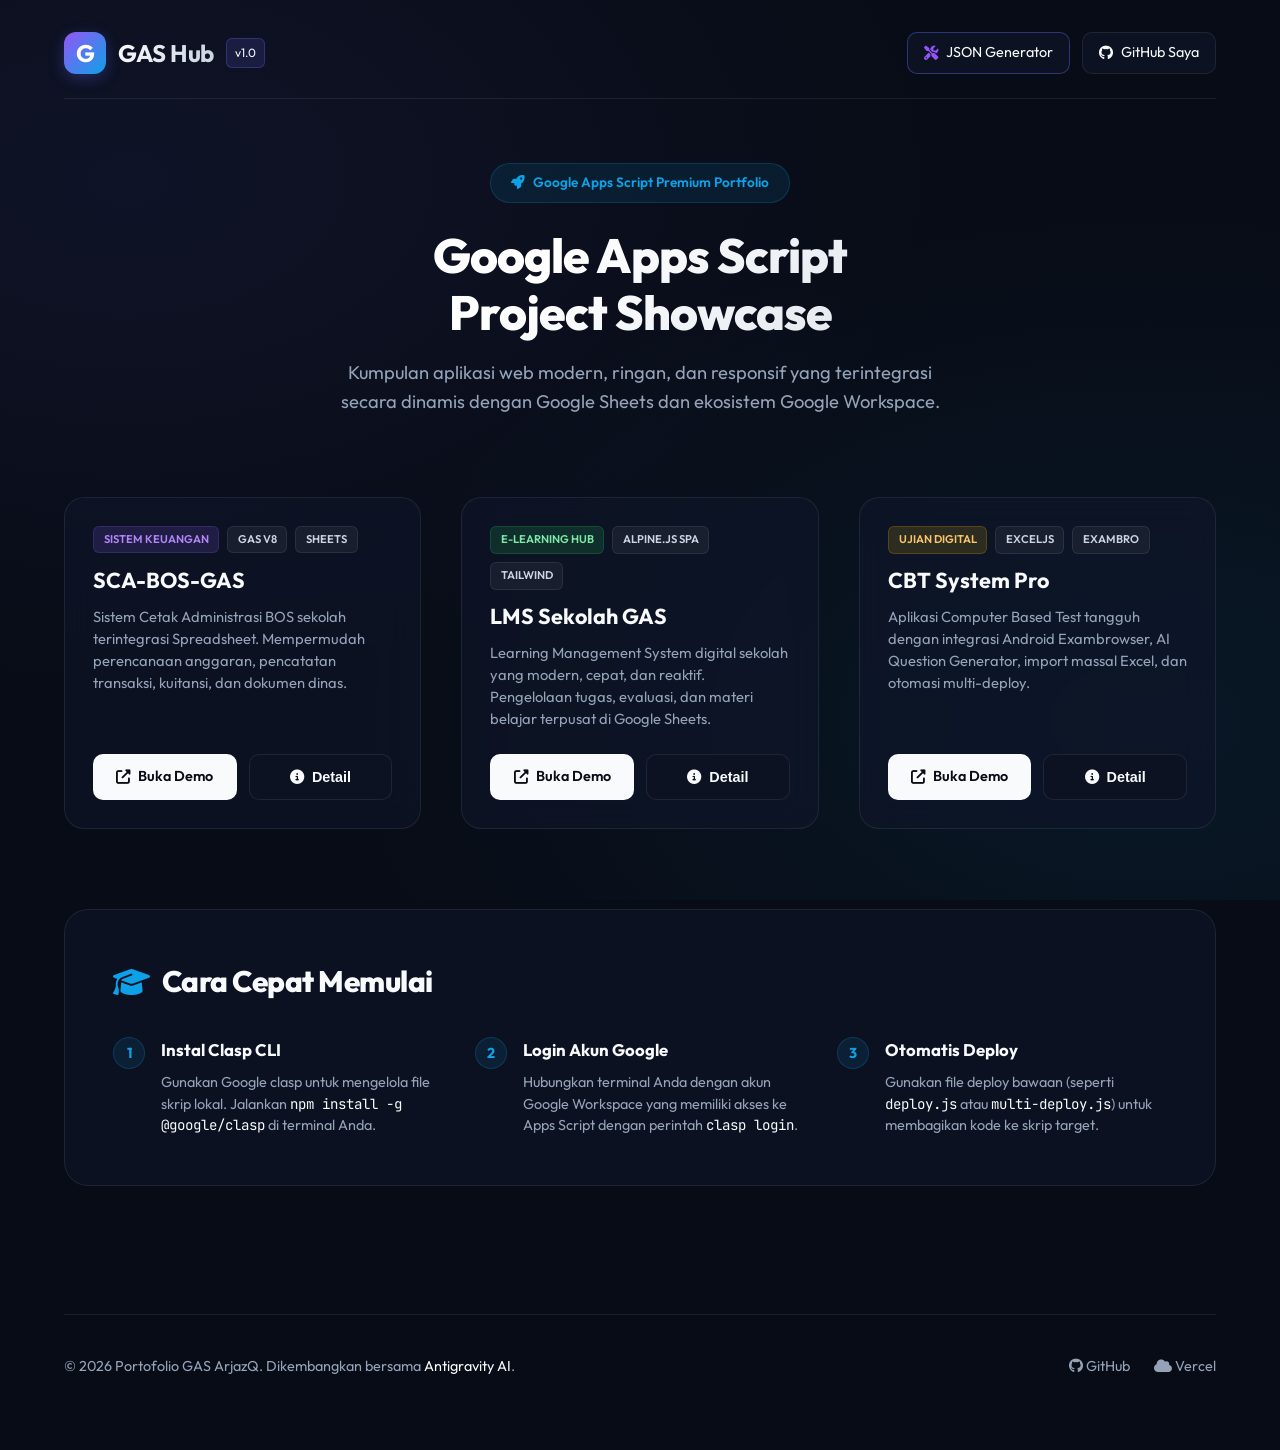
==== commit 597f8ae9: "clean: hapus preview gambar dari kartu proyek portal agar tampilan lebih minimalis dan responsif" ====
--- a/index.html
+++ b/index.html
@@ -59,9 +59,6 @@
       
       <!-- 1. SCA-BOS-GAS -->
       <article class="project-card" data-color="purple" id="card-sca-bos">
-        <div class="project-img-wrapper">
-          <img src="images/sca-bos-preview.png" alt="SCA-BOS-GAS Dashboard Preview" class="project-img" loading="lazy">
-        </div>
         <div class="project-body">
           <div class="project-meta">
             <span class="badge badge-purple">Sistem Keuangan</span>
@@ -85,9 +82,6 @@
 
       <!-- 2. LMS Sekolah GAS -->
       <article class="project-card" data-color="green" id="card-lms-sekolah">
-        <div class="project-img-wrapper">
-          <img src="images/lms-sekolah-preview.png" alt="LMS Sekolah GAS Dashboard Preview" class="project-img" loading="lazy">
-        </div>
         <div class="project-body">
           <div class="project-meta">
             <span class="badge badge-green">E-Learning Hub</span>
@@ -111,9 +105,6 @@
 
       <!-- 3. CBT System Pro (cbt-arjazq) -->
       <article class="project-card" data-color="gold" id="card-cbt-arjazq">
-        <div class="project-img-wrapper">
-          <img src="images/cbt-arjazq-preview.png" alt="CBT System Pro Dashboard Preview" class="project-img" loading="lazy">
-        </div>
         <div class="project-body">
           <div class="project-meta">
             <span class="badge badge-gold">Ujian Digital</span>
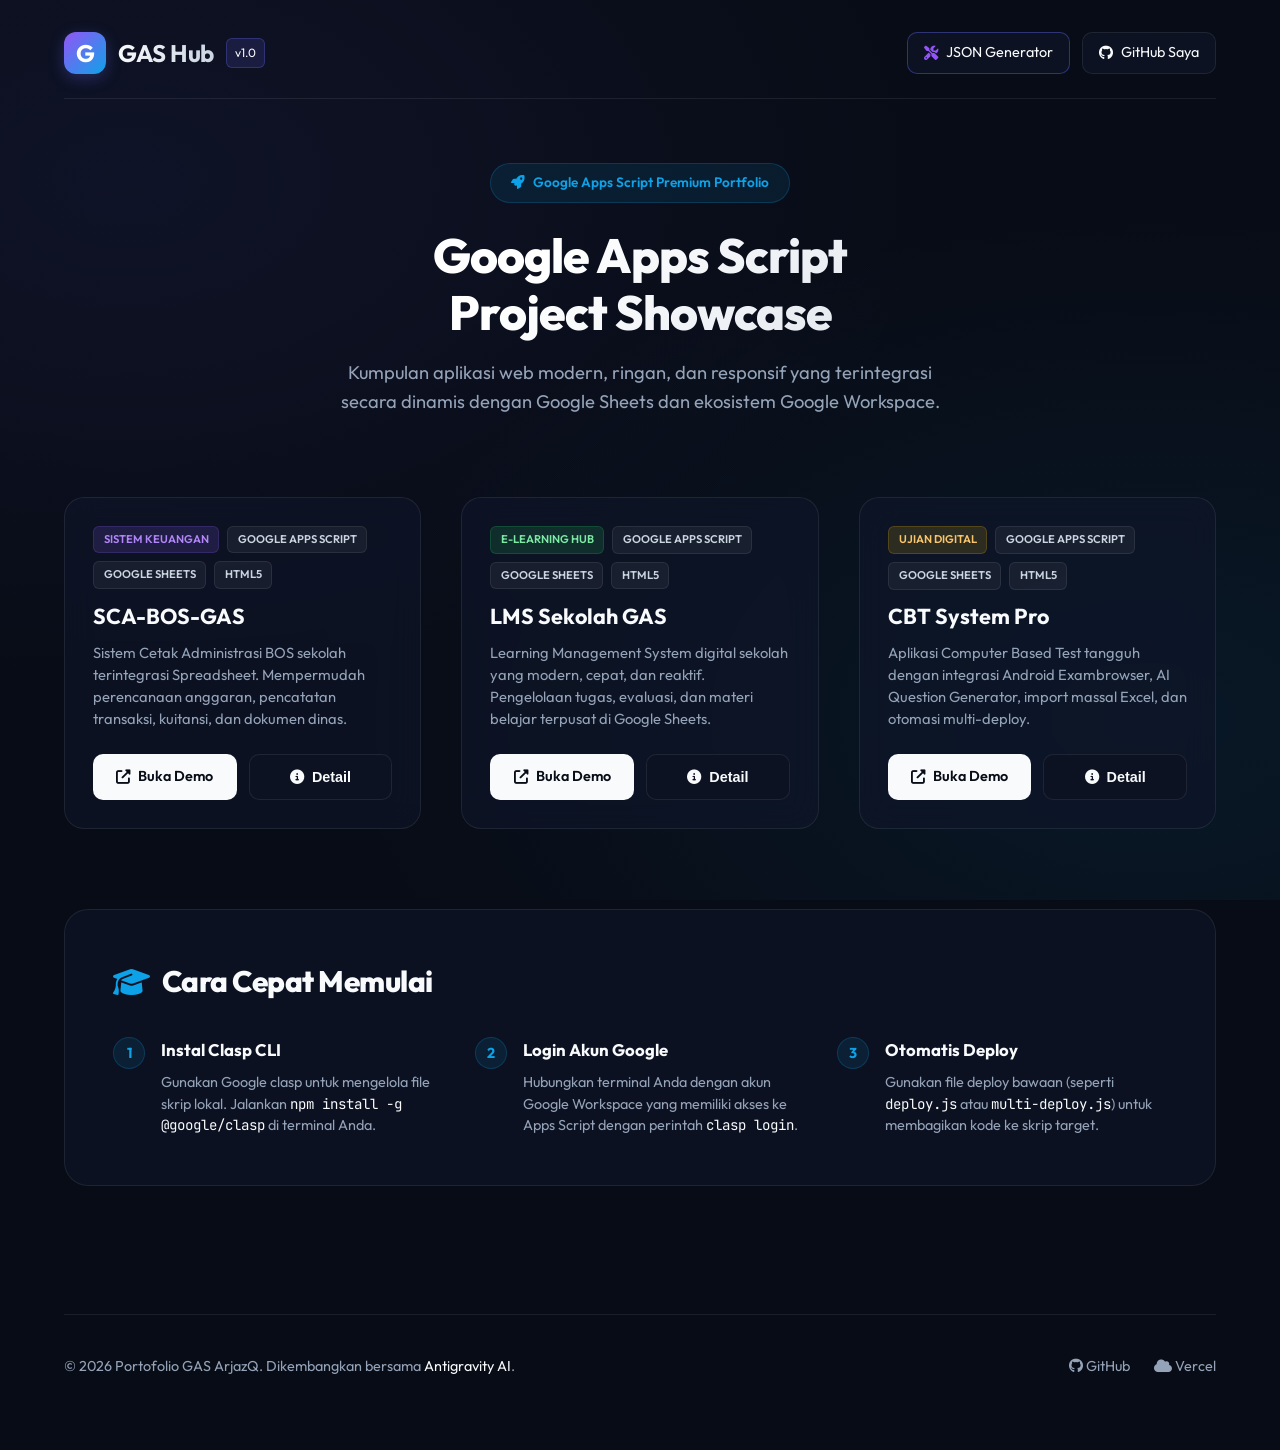
==== commit 9b6d5e62: "feat: migrasi seluruh data proyek portal ke format JSON dinamis sentral projects.json" ====
--- a/index.html
+++ b/index.html
@@ -56,76 +56,13 @@
 
     <!-- PROJECTS SHOWCASE GRID -->
     <main class="projects-grid" id="projects-showcase">
-      
-      <!-- 1. SCA-BOS-GAS -->
-      <article class="project-card" data-color="purple" id="card-sca-bos">
-        <div class="project-body">
-          <div class="project-meta">
-            <span class="badge badge-purple">Sistem Keuangan</span>
-            <span class="badge badge-tech">GAS V8</span>
-            <span class="badge badge-tech">Sheets</span>
-          </div>
-          <h3 class="project-title">SCA-BOS-GAS</h3>
-          <p class="project-desc">Sistem Cetak Administrasi BOS sekolah terintegrasi Spreadsheet. Mempermudah perencanaan anggaran, pencatatan transaksi, kuitansi, dan dokumen dinas.</p>
-          <div class="project-footer">
-            <a href="sca-bos/" target="_blank" class="btn btn-primary" style="flex: 1;" id="btn-open-sca-bos">
-              <i class="fas fa-external-link-alt"></i>
-              <span>Buka Demo</span>
-            </a>
-            <button class="btn btn-secondary btn-detail" data-project="sca-bos" style="flex: 1;" id="btn-detail-sca-bos">
-              <i class="fas fa-info-circle"></i>
-              <span>Detail</span>
-            </button>
-          </div>
-        </div>
-      </article>
-
-      <!-- 2. LMS Sekolah GAS -->
-      <article class="project-card" data-color="green" id="card-lms-sekolah">
-        <div class="project-body">
-          <div class="project-meta">
-            <span class="badge badge-green">E-Learning Hub</span>
-            <span class="badge badge-tech">Alpine.js SPA</span>
-            <span class="badge badge-tech">Tailwind</span>
-          </div>
-          <h3 class="project-title">LMS Sekolah GAS</h3>
-          <p class="project-desc">Learning Management System digital sekolah yang modern, cepat, dan reaktif. Pengelolaan tugas, evaluasi, dan materi belajar terpusat di Google Sheets.</p>
-          <div class="project-footer">
-            <a href="lms-sekolah/" target="_blank" class="btn btn-primary" style="flex: 1;" id="btn-open-lms-sekolah">
-              <i class="fas fa-external-link-alt"></i>
-              <span>Buka Demo</span>
-            </a>
-            <button class="btn btn-secondary btn-detail" data-project="lms-sekolah" style="flex: 1;" id="btn-detail-lms-sekolah">
-              <i class="fas fa-info-circle"></i>
-              <span>Detail</span>
-            </button>
-          </div>
-        </div>
-      </article>
-
-      <!-- 3. CBT System Pro (cbt-arjazq) -->
-      <article class="project-card" data-color="gold" id="card-cbt-arjazq">
-        <div class="project-body">
-          <div class="project-meta">
-            <span class="badge badge-gold">Ujian Digital</span>
-            <span class="badge badge-tech">ExcelJS</span>
-            <span class="badge badge-tech">Exambro</span>
-          </div>
-          <h3 class="project-title">CBT System Pro</h3>
-          <p class="project-desc">Aplikasi Computer Based Test tangguh dengan integrasi Android Exambrowser, AI Question Generator, import massal Excel, dan otomasi multi-deploy.</p>
-          <div class="project-footer">
-            <a href="cbt-system/" target="_blank" class="btn btn-primary" style="flex: 1;" id="btn-open-cbt-arjazq">
-              <i class="fas fa-external-link-alt"></i>
-              <span>Buka Demo</span>
-            </a>
-            <button class="btn btn-secondary btn-detail" data-project="cbt-arjazq" style="flex: 1;" id="btn-detail-cbt-arjazq">
-              <i class="fas fa-info-circle"></i>
-              <span>Detail</span>
-            </button>
-          </div>
-        </div>
-      </article>
-
+      <!-- Loading Skeleton Loader (Di-overwrite secara dinamis oleh JavaScript setelah data diambil) -->
+      <div class="project-card" style="opacity: 0.6; min-height: 250px;">
+        <div class="project-body" style="justify-content: center; align-items: center; text-align: center;">
+          <i class="fas fa-circle-notch fa-spin" style="font-size: 2rem; color: var(--accent-purple); margin-bottom: 1rem;"></i>
+          <p style="font-size: 0.9rem; color: var(--text-muted);">Memuat daftar proyek...</p>
+        </div>
+      </div>
     </main>
 
     <!-- GETTING STARTED GUIDE -->
